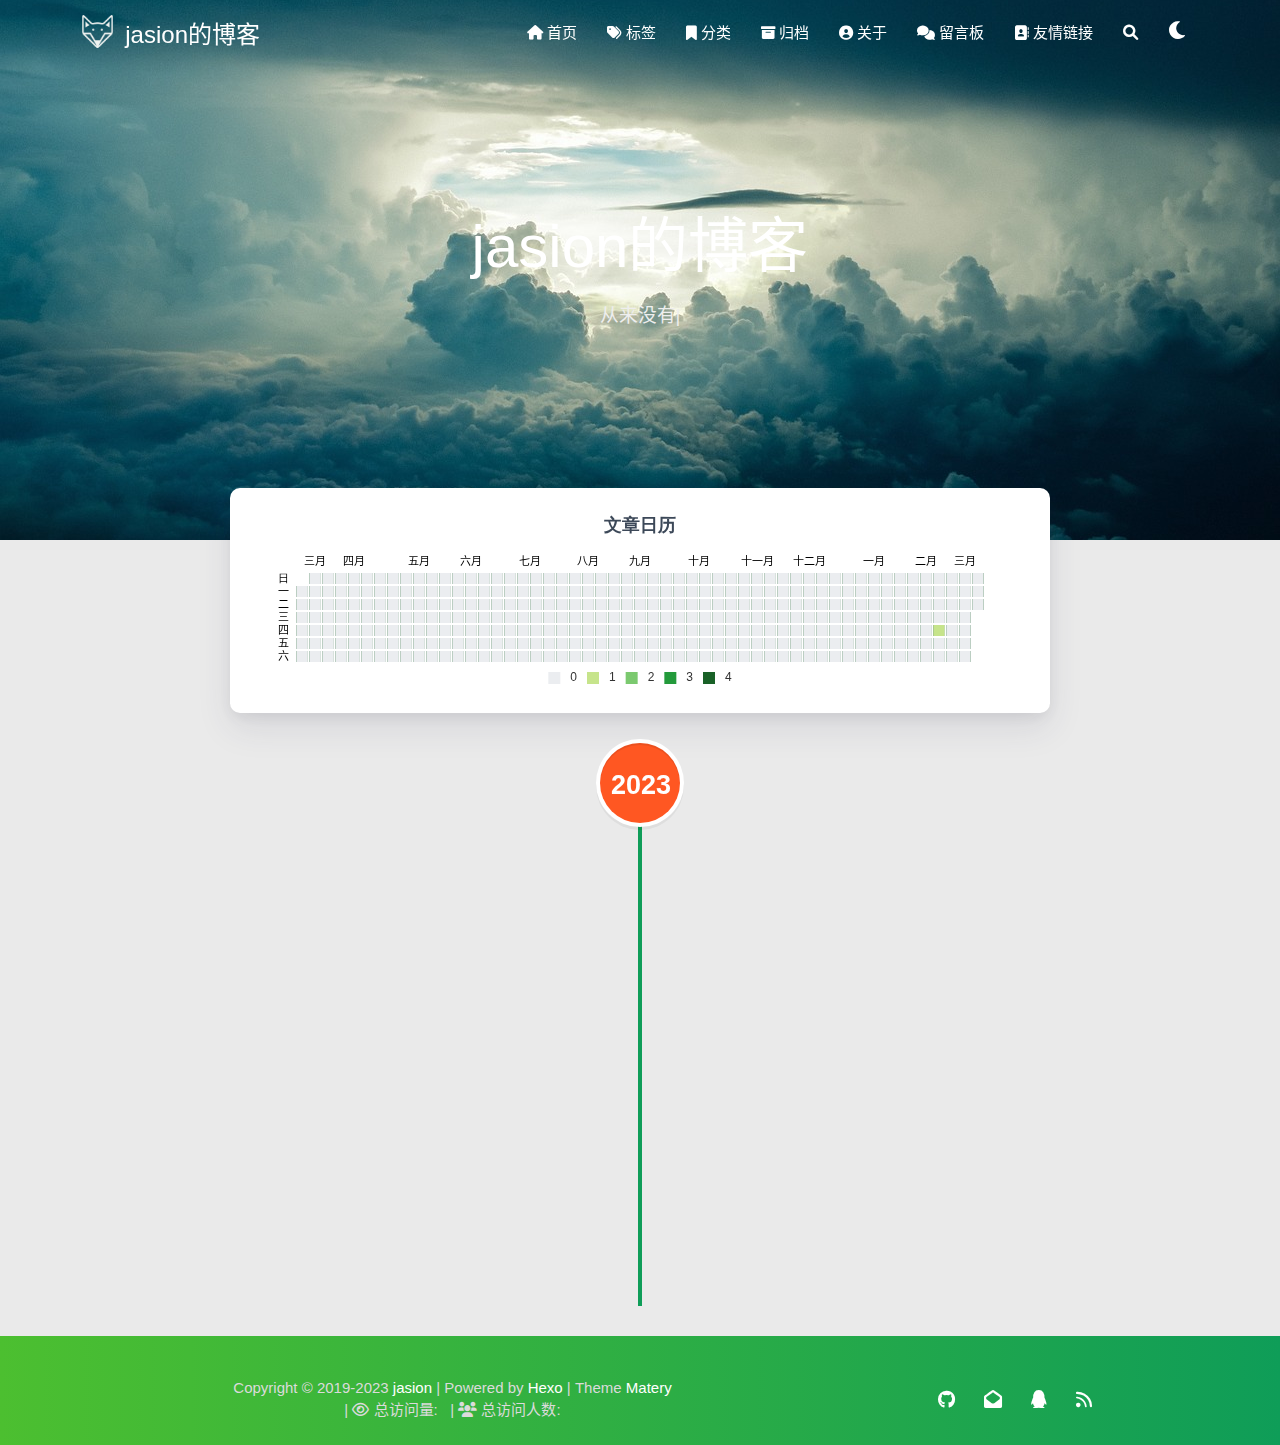
==== archives/index.html @ 52f83e3f "Site updated: 2023-03-14 16:12:06" ====
<!DOCTYPE HTML>
<html lang="zh-CN">


<head>
    <meta charset="utf-8">
    <meta name="keywords" content="归档, jasion的博客">
    <meta name="description" content="万物皆有裂痕，因为这是光唯一可以照进来的地方">
    <meta http-equiv="X-UA-Compatible" content="IE=edge">
    <meta name="viewport" content="width=device-width, initial-scale=1.0, user-scalable=no">
    <meta name="renderer" content="webkit|ie-stand|ie-comp">
    <meta name="mobile-web-app-capable" content="yes">
    <meta name="format-detection" content="telephone=no">
    <meta name="apple-mobile-web-app-capable" content="yes">
    <meta name="apple-mobile-web-app-status-bar-style" content="black-translucent">
    <meta name="referrer" content="no-referrer-when-downgrade">
    <!-- Global site tag (gtag.js) - Google Analytics -->


    <title>归档 | jasion的博客</title>
    <link rel="icon" type="image/png" href="/favicon.png">
    


    <!-- bg-cover style     -->



<link rel="stylesheet" type="text/css" href="/libs/awesome/css/all.min.css">
<link rel="stylesheet" type="text/css" href="/libs/materialize/materialize.min.css">
<link rel="stylesheet" type="text/css" href="/libs/aos/aos.css">
<link rel="stylesheet" type="text/css" href="/libs/animate/animate.min.css">
<link rel="stylesheet" type="text/css" href="/libs/lightGallery/css/lightgallery.min.css">
<link rel="stylesheet" type="text/css" href="/css/matery.css">
<link rel="stylesheet" type="text/css" href="/css/my.css">
<link rel="stylesheet" type="text/css" href="/css/dark.css" media="none" onload="if(media!='all')media='all'">




    <link rel="stylesheet" href="/libs/tocbot/tocbot.css">
    <link rel="stylesheet" href="/css/post.css">




    
        <link rel="stylesheet" type="text/css" href="/css/reward.css">
    



    <script src="/libs/jquery/jquery-3.6.0.min.js"></script>

<meta name="generator" content="Hexo 6.3.0"><link rel="alternate" href="/atom.xml" title="jasion的博客" type="application/atom+xml">
<link rel="stylesheet" href="/css/prism-tomorrow.css" type="text/css"></head>


<body>
    <header class="navbar-fixed">
    <nav id="headNav" class="bg-color nav-transparent">
        <div id="navContainer" class="nav-wrapper container">
            <div class="brand-logo">
                <a href="/" class="waves-effect waves-light">
                    
                    <img src="/medias/logo.png" class="logo-img" alt="LOGO">
                    
                    <span class="logo-span">jasion的博客</span>
                </a>
            </div>
            

<a href="#" data-target="mobile-nav" class="sidenav-trigger button-collapse"><i class="fas fa-bars"></i></a>
<ul class="right nav-menu">
  
  <li class="hide-on-med-and-down nav-item">
    
    <a href="/" class="waves-effect waves-light">
      
      <i class="fas fa-home" style="zoom: 0.6;"></i>
      
      <span>首页</span>
    </a>
    
  </li>
  
  <li class="hide-on-med-and-down nav-item">
    
    <a href="/tags" class="waves-effect waves-light">
      
      <i class="fas fa-tags" style="zoom: 0.6;"></i>
      
      <span>标签</span>
    </a>
    
  </li>
  
  <li class="hide-on-med-and-down nav-item">
    
    <a href="/categories" class="waves-effect waves-light">
      
      <i class="fas fa-bookmark" style="zoom: 0.6;"></i>
      
      <span>分类</span>
    </a>
    
  </li>
  
  <li class="hide-on-med-and-down nav-item">
    
    <a href="/archives" class="waves-effect waves-light">
      
      <i class="fas fa-archive" style="zoom: 0.6;"></i>
      
      <span>归档</span>
    </a>
    
  </li>
  
  <li class="hide-on-med-and-down nav-item">
    
    <a href="/about" class="waves-effect waves-light">
      
      <i class="fas fa-user-circle" style="zoom: 0.6;"></i>
      
      <span>关于</span>
    </a>
    
  </li>
  
  <li class="hide-on-med-and-down nav-item">
    
    <a href="/contact" class="waves-effect waves-light">
      
      <i class="fas fa-comments" style="zoom: 0.6;"></i>
      
      <span>留言板</span>
    </a>
    
  </li>
  
  <li class="hide-on-med-and-down nav-item">
    
    <a href="/friends" class="waves-effect waves-light">
      
      <i class="fas fa-address-book" style="zoom: 0.6;"></i>
      
      <span>友情链接</span>
    </a>
    
  </li>
  
  <li>
    <a href="#searchModal" class="modal-trigger waves-effect waves-light">
      <i id="searchIcon" class="fas fa-search" title="搜索" style="zoom: 0.85;"></i>
    </a>
  </li>
  <li>
    <a href="javascript:;" class="waves-effect waves-light" onclick="switchNightMode()" title="深色/浅色模式" >
      <i id="sum-moon-icon" class="fas fa-sun" style="zoom: 0.85;"></i>
    </a>
  </li>
</ul>


<div id="mobile-nav" class="side-nav sidenav">

    <div class="mobile-head bg-color">
        
        <img src="/medias/logo.png" class="logo-img circle responsive-img">
        
        <div class="logo-name">jasion的博客</div>
        <div class="logo-desc">
            
            万物皆有裂痕，因为这是光唯一可以照进来的地方
            
        </div>
    </div>

    <ul class="menu-list mobile-menu-list">
        
        <li class="m-nav-item">
	  
		<a href="/" class="waves-effect waves-light">
			
			    <i class="fa-fw fas fa-home"></i>
			
			首页
		</a>
          
        </li>
        
        <li class="m-nav-item">
	  
		<a href="/tags" class="waves-effect waves-light">
			
			    <i class="fa-fw fas fa-tags"></i>
			
			标签
		</a>
          
        </li>
        
        <li class="m-nav-item">
	  
		<a href="/categories" class="waves-effect waves-light">
			
			    <i class="fa-fw fas fa-bookmark"></i>
			
			分类
		</a>
          
        </li>
        
        <li class="m-nav-item">
	  
		<a href="/archives" class="waves-effect waves-light">
			
			    <i class="fa-fw fas fa-archive"></i>
			
			归档
		</a>
          
        </li>
        
        <li class="m-nav-item">
	  
		<a href="/about" class="waves-effect waves-light">
			
			    <i class="fa-fw fas fa-user-circle"></i>
			
			关于
		</a>
          
        </li>
        
        <li class="m-nav-item">
	  
		<a href="/contact" class="waves-effect waves-light">
			
			    <i class="fa-fw fas fa-comments"></i>
			
			留言板
		</a>
          
        </li>
        
        <li class="m-nav-item">
	  
		<a href="/friends" class="waves-effect waves-light">
			
			    <i class="fa-fw fas fa-address-book"></i>
			
			友情链接
		</a>
          
        </li>
        
        
        <li><div class="divider"></div></li>
        <li>
            <a href="https://github.com/blinkfox/hexo-theme-matery" class="waves-effect waves-light" target="_blank">
                <i class="fab fa-github-square fa-fw"></i>Fork Me
            </a>
        </li>
        
    </ul>
</div>


        </div>

        
            <style>
    .nav-transparent .github-corner {
        display: none !important;
    }

    .github-corner {
        position: absolute;
        z-index: 10;
        top: 0;
        right: 0;
        border: 0;
        transform: scale(1.1);
    }

    .github-corner svg {
        color: #0f9d58;
        fill: #fff;
        height: 64px;
        width: 64px;
    }

    .github-corner:hover .octo-arm {
        animation: a 0.56s ease-in-out;
    }

    .github-corner .octo-arm {
        animation: none;
    }

    @keyframes a {
        0%,
        to {
            transform: rotate(0);
        }
        20%,
        60% {
            transform: rotate(-25deg);
        }
        40%,
        80% {
            transform: rotate(10deg);
        }
    }
</style>

<a href="https://github.com/blinkfox/hexo-theme-matery" class="github-corner tooltipped hide-on-med-and-down" target="_blank"
   data-tooltip="Fork Me" data-position="left" data-delay="50">
    <svg viewBox="0 0 250 250" aria-hidden="true">
        <path d="M0,0 L115,115 L130,115 L142,142 L250,250 L250,0 Z"></path>
        <path d="M128.3,109.0 C113.8,99.7 119.0,89.6 119.0,89.6 C122.0,82.7 120.5,78.6 120.5,78.6 C119.2,72.0 123.4,76.3 123.4,76.3 C127.3,80.9 125.5,87.3 125.5,87.3 C122.9,97.6 130.6,101.9 134.4,103.2"
              fill="currentColor" style="transform-origin: 130px 106px;" class="octo-arm"></path>
        <path d="M115.0,115.0 C114.9,115.1 118.7,116.5 119.8,115.4 L133.7,101.6 C136.9,99.2 139.9,98.4 142.2,98.6 C133.8,88.0 127.5,74.4 143.8,58.0 C148.5,53.4 154.0,51.2 159.7,51.0 C160.3,49.4 163.2,43.6 171.4,40.1 C171.4,40.1 176.1,42.5 178.8,56.2 C183.1,58.6 187.2,61.8 190.9,65.4 C194.5,69.0 197.7,73.2 200.1,77.6 C213.8,80.2 216.3,84.9 216.3,84.9 C212.7,93.1 206.9,96.0 205.4,96.6 C205.1,102.4 203.0,107.8 198.3,112.5 C181.9,128.9 168.3,122.5 157.7,114.1 C157.9,116.9 156.7,120.9 152.7,124.9 L141.0,136.5 C139.8,137.7 141.6,141.9 141.8,141.8 Z"
              fill="currentColor" class="octo-body"></path>
    </svg>
</a>
        
    </nav>

</header>

    <div class="bg-cover pd-header about-cover">
    <div class="container">
    <div class="row">
    <div class="col s10 offset-s1 m8 offset-m2 l8 offset-l2">
        <div class="brand">
            <div class="title center-align">
                
                jasion的博客
                
            </div>

            <div class="description center-align">
                
                <span id="subtitle"></span>
                <script src="/libs/typed/typed.js"></script>
                <script>
                    var typed = new Typed("#subtitle", {
                        strings: [ 
                            
                                "从来没有真正的绝境, 只有心灵的迷途",
                            
                                "Never really desperate, only the lost of the soul",
                            
                        ],
                        startDelay: 300,
                        typeSpeed: 100,
                        loop: true,
                        backSpeed: 50,
                        showCursor: true
                    });
                </script>
                
            </div>
        </div>
    </div>
</div>


<script>
    // 每天切换 banner 图.  Switch banner image every day.
    var bannerUrl = "/medias/banner/" + new Date().getDay() + '.jpg';
    $('.bg-cover').css('background-image', 'url(' + bannerUrl + ')');
</script>


    </div>
</div>

<main class="content">

    
    <div class="container archive-calendar">
    <div class="card">
        <div id="post-calendar" class="card-content"></div>
    </div>
</div>

<script type="text/javascript" src="/libs/echarts/echarts.min.js"></script>
<script type="text/javascript">
    let myChart = echarts.init(document.getElementById('post-calendar'));

    

    let option = {
        title: {
            top: 0,
            text: '文章日历',
            left: 'center',
            textStyle: {
                color: '#3C4858'
            }
        },
        tooltip: {
            padding: 10,
            backgroundColor: '#555',
            borderColor: '#777',
            borderWidth: 1,
            formatter: function (obj) {
                var value = obj.value;
                return '<div style="font-size: 14px;">' + value[0] + '：' + value[1] + '</div>';
            }
        },
        visualMap: {
            show: true,
            showLabel: true,
            categories: [0, 1, 2, 3, 4],
            calculable: true,
            inRange: {
                symbol: 'rect',
                color: ['#ebedf0', '#c6e48b', '#7bc96f', '#239a3b', '#196127']
            },
            itemWidth: 12,
            itemHeight: 12,
            orient: 'horizontal',
            left: 'center',
            bottom: 0
        },
        calendar: [{
            left: 'center',
            range: ["2022-03-14", "2023-03-14"],
            cellSize: [13, 13],
            splitLine: {
                show: false
            },
            itemStyle: {
                color: '#196127',
                borderColor: '#fff',
                borderWidth: 2
            },
            yearLabel: {
                show: false
            },
            monthLabel: {
                nameMap: 'cn',
                fontSize: 11
            },
            dayLabel: {
                formatter: '{start}  1st',
                nameMap: 'cn',
                fontSize: 11
            }
        }],
        series: [{
            type: 'heatmap',
            coordinateSystem: 'calendar',
            calendarIndex: 0,
            data: [["2022-03-14", 0], ["2022-03-15", 0], ["2022-03-16", 0], ["2022-03-17", 0], ["2022-03-18", 0], ["2022-03-19", 0], ["2022-03-20", 0], ["2022-03-21", 0], ["2022-03-22", 0], ["2022-03-23", 0], ["2022-03-24", 0], ["2022-03-25", 0], ["2022-03-26", 0], ["2022-03-27", 0], ["2022-03-28", 0], ["2022-03-29", 0], ["2022-03-30", 0], ["2022-03-31", 0], ["2022-04-01", 0], ["2022-04-02", 0], ["2022-04-03", 0], ["2022-04-04", 0], ["2022-04-05", 0], ["2022-04-06", 0], ["2022-04-07", 0], ["2022-04-08", 0], ["2022-04-09", 0], ["2022-04-10", 0], ["2022-04-11", 0], ["2022-04-12", 0], ["2022-04-13", 0], ["2022-04-14", 0], ["2022-04-15", 0], ["2022-04-16", 0], ["2022-04-17", 0], ["2022-04-18", 0], ["2022-04-19", 0], ["2022-04-20", 0], ["2022-04-21", 0], ["2022-04-22", 0], ["2022-04-23", 0], ["2022-04-24", 0], ["2022-04-25", 0], ["2022-04-26", 0], ["2022-04-27", 0], ["2022-04-28", 0], ["2022-04-29", 0], ["2022-04-30", 0], ["2022-05-01", 0], ["2022-05-02", 0], ["2022-05-03", 0], ["2022-05-04", 0], ["2022-05-05", 0], ["2022-05-06", 0], ["2022-05-07", 0], ["2022-05-08", 0], ["2022-05-09", 0], ["2022-05-10", 0], ["2022-05-11", 0], ["2022-05-12", 0], ["2022-05-13", 0], ["2022-05-14", 0], ["2022-05-15", 0], ["2022-05-16", 0], ["2022-05-17", 0], ["2022-05-18", 0], ["2022-05-19", 0], ["2022-05-20", 0], ["2022-05-21", 0], ["2022-05-22", 0], ["2022-05-23", 0], ["2022-05-24", 0], ["2022-05-25", 0], ["2022-05-26", 0], ["2022-05-27", 0], ["2022-05-28", 0], ["2022-05-29", 0], ["2022-05-30", 0], ["2022-05-31", 0], ["2022-06-01", 0], ["2022-06-02", 0], ["2022-06-03", 0], ["2022-06-04", 0], ["2022-06-05", 0], ["2022-06-06", 0], ["2022-06-07", 0], ["2022-06-08", 0], ["2022-06-09", 0], ["2022-06-10", 0], ["2022-06-11", 0], ["2022-06-12", 0], ["2022-06-13", 0], ["2022-06-14", 0], ["2022-06-15", 0], ["2022-06-16", 0], ["2022-06-17", 0], ["2022-06-18", 0], ["2022-06-19", 0], ["2022-06-20", 0], ["2022-06-21", 0], ["2022-06-22", 0], ["2022-06-23", 0], ["2022-06-24", 0], ["2022-06-25", 0], ["2022-06-26", 0], ["2022-06-27", 0], ["2022-06-28", 0], ["2022-06-29", 0], ["2022-06-30", 0], ["2022-07-01", 0], ["2022-07-02", 0], ["2022-07-03", 0], ["2022-07-04", 0], ["2022-07-05", 0], ["2022-07-06", 0], ["2022-07-07", 0], ["2022-07-08", 0], ["2022-07-09", 0], ["2022-07-10", 0], ["2022-07-11", 0], ["2022-07-12", 0], ["2022-07-13", 0], ["2022-07-14", 0], ["2022-07-15", 0], ["2022-07-16", 0], ["2022-07-17", 0], ["2022-07-18", 0], ["2022-07-19", 0], ["2022-07-20", 0], ["2022-07-21", 0], ["2022-07-22", 0], ["2022-07-23", 0], ["2022-07-24", 0], ["2022-07-25", 0], ["2022-07-26", 0], ["2022-07-27", 0], ["2022-07-28", 0], ["2022-07-29", 0], ["2022-07-30", 0], ["2022-07-31", 0], ["2022-08-01", 0], ["2022-08-02", 0], ["2022-08-03", 0], ["2022-08-04", 0], ["2022-08-05", 0], ["2022-08-06", 0], ["2022-08-07", 0], ["2022-08-08", 0], ["2022-08-09", 0], ["2022-08-10", 0], ["2022-08-11", 0], ["2022-08-12", 0], ["2022-08-13", 0], ["2022-08-14", 0], ["2022-08-15", 0], ["2022-08-16", 0], ["2022-08-17", 0], ["2022-08-18", 0], ["2022-08-19", 0], ["2022-08-20", 0], ["2022-08-21", 0], ["2022-08-22", 0], ["2022-08-23", 0], ["2022-08-24", 0], ["2022-08-25", 0], ["2022-08-26", 0], ["2022-08-27", 0], ["2022-08-28", 0], ["2022-08-29", 0], ["2022-08-30", 0], ["2022-08-31", 0], ["2022-09-01", 0], ["2022-09-02", 0], ["2022-09-03", 0], ["2022-09-04", 0], ["2022-09-05", 0], ["2022-09-06", 0], ["2022-09-07", 0], ["2022-09-08", 0], ["2022-09-09", 0], ["2022-09-10", 0], ["2022-09-11", 0], ["2022-09-12", 0], ["2022-09-13", 0], ["2022-09-14", 0], ["2022-09-15", 0], ["2022-09-16", 0], ["2022-09-17", 0], ["2022-09-18", 0], ["2022-09-19", 0], ["2022-09-20", 0], ["2022-09-21", 0], ["2022-09-22", 0], ["2022-09-23", 0], ["2022-09-24", 0], ["2022-09-25", 0], ["2022-09-26", 0], ["2022-09-27", 0], ["2022-09-28", 0], ["2022-09-29", 0], ["2022-09-30", 0], ["2022-10-01", 0], ["2022-10-02", 0], ["2022-10-03", 0], ["2022-10-04", 0], ["2022-10-05", 0], ["2022-10-06", 0], ["2022-10-07", 0], ["2022-10-08", 0], ["2022-10-09", 0], ["2022-10-10", 0], ["2022-10-11", 0], ["2022-10-12", 0], ["2022-10-13", 0], ["2022-10-14", 0], ["2022-10-15", 0], ["2022-10-16", 0], ["2022-10-17", 0], ["2022-10-18", 0], ["2022-10-19", 0], ["2022-10-20", 0], ["2022-10-21", 0], ["2022-10-22", 0], ["2022-10-23", 0], ["2022-10-24", 0], ["2022-10-25", 0], ["2022-10-26", 0], ["2022-10-27", 0], ["2022-10-28", 0], ["2022-10-29", 0], ["2022-10-30", 0], ["2022-10-31", 0], ["2022-11-01", 0], ["2022-11-02", 0], ["2022-11-03", 0], ["2022-11-04", 0], ["2022-11-05", 0], ["2022-11-06", 0], ["2022-11-07", 0], ["2022-11-08", 0], ["2022-11-09", 0], ["2022-11-10", 0], ["2022-11-11", 0], ["2022-11-12", 0], ["2022-11-13", 0], ["2022-11-14", 0], ["2022-11-15", 0], ["2022-11-16", 0], ["2022-11-17", 0], ["2022-11-18", 0], ["2022-11-19", 0], ["2022-11-20", 0], ["2022-11-21", 0], ["2022-11-22", 0], ["2022-11-23", 0], ["2022-11-24", 0], ["2022-11-25", 0], ["2022-11-26", 0], ["2022-11-27", 0], ["2022-11-28", 0], ["2022-11-29", 0], ["2022-11-30", 0], ["2022-12-01", 0], ["2022-12-02", 0], ["2022-12-03", 0], ["2022-12-04", 0], ["2022-12-05", 0], ["2022-12-06", 0], ["2022-12-07", 0], ["2022-12-08", 0], ["2022-12-09", 0], ["2022-12-10", 0], ["2022-12-11", 0], ["2022-12-12", 0], ["2022-12-13", 0], ["2022-12-14", 0], ["2022-12-15", 0], ["2022-12-16", 0], ["2022-12-17", 0], ["2022-12-18", 0], ["2022-12-19", 0], ["2022-12-20", 0], ["2022-12-21", 0], ["2022-12-22", 0], ["2022-12-23", 0], ["2022-12-24", 0], ["2022-12-25", 0], ["2022-12-26", 0], ["2022-12-27", 0], ["2022-12-28", 0], ["2022-12-29", 0], ["2022-12-30", 0], ["2022-12-31", 0], ["2023-01-01", 0], ["2023-01-02", 0], ["2023-01-03", 0], ["2023-01-04", 0], ["2023-01-05", 0], ["2023-01-06", 0], ["2023-01-07", 0], ["2023-01-08", 0], ["2023-01-09", 0], ["2023-01-10", 0], ["2023-01-11", 0], ["2023-01-12", 0], ["2023-01-13", 0], ["2023-01-14", 0], ["2023-01-15", 0], ["2023-01-16", 0], ["2023-01-17", 0], ["2023-01-18", 0], ["2023-01-19", 0], ["2023-01-20", 0], ["2023-01-21", 0], ["2023-01-22", 0], ["2023-01-23", 0], ["2023-01-24", 0], ["2023-01-25", 0], ["2023-01-26", 0], ["2023-01-27", 0], ["2023-01-28", 0], ["2023-01-29", 0], ["2023-01-30", 0], ["2023-01-31", 0], ["2023-02-01", 0], ["2023-02-02", 0], ["2023-02-03", 0], ["2023-02-04", 0], ["2023-02-05", 0], ["2023-02-06", 0], ["2023-02-07", 0], ["2023-02-08", 0], ["2023-02-09", 0], ["2023-02-10", 0], ["2023-02-11", 0], ["2023-02-12", 0], ["2023-02-13", 0], ["2023-02-14", 0], ["2023-02-15", 0], ["2023-02-16", 0], ["2023-02-17", 0], ["2023-02-18", 0], ["2023-02-19", 0], ["2023-02-20", 0], ["2023-02-21", 0], ["2023-02-22", 0], ["2023-02-23", 1], ["2023-02-24", 0], ["2023-02-25", 0], ["2023-02-26", 0], ["2023-02-27", 0], ["2023-02-28", 0], ["2023-03-01", 0], ["2023-03-02", 0], ["2023-03-03", 0], ["2023-03-04", 0], ["2023-03-05", 0], ["2023-03-06", 0], ["2023-03-07", 0], ["2023-03-08", 0], ["2023-03-09", 0], ["2023-03-10", 0], ["2023-03-11", 0], ["2023-03-12", 0], ["2023-03-13", 0], ["2023-03-14", 0]]
        }]

    };

    myChart.setOption(option);
</script>

    

    

    <div id="cd-timeline" class="container">
        
        <div class="cd-timeline-block">

            
            
            
            <div class="cd-timeline-img year" data-aos="zoom-in-up">
                <a href="/archives/2023">2023</a>
            </div>
            

            
            
            
            <div class="cd-timeline-img month" data-aos="zoom-in-up">
                <a href="/archives/2023/02">02</a>
            </div>
            

            
            <div class="cd-timeline-img day" data-aos="zoom-in-up">
                <span>23</span>
            </div>
            <article class="cd-timeline-content" data-aos="fade-up">
                <div class="article col s12 m6">
                    <div class="card">
                        <a href="/posts/16107/">
                            <div class="card-image">
                                
                                
                                <img src="/medias/featureimages/12.jpg" class="responsive-img" alt="Hello World">
                                
                                <span class="card-title">Hello World</span>
                            </div>
                        </a>
                        <div class="card-content article-content">
                            <div class="summary block-with-text">
                                
                                    Welcome to Hexo! This is your very first post. Check documentation for more info. If you get any problems when using Hex
                                
                            </div>
                            <div class="publish-info">
                                <span class="publish-date">
                                    <i class="far fa-clock fa-fw icon-date"></i>2023-02-23
                                </span>
                                <span class="publish-author">
                                    
                                    <i class="fas fa-user fa-fw"></i>
                                    jasion
                                    
                                </span>
                            </div>
                        </div>

                        
                    </div>
                </div>
            </article>
        </div>
        
    </div>

</main>




    <footer class="page-footer bg-color">
    
        <link rel="stylesheet" href="/libs/aplayer/APlayer.min.css">
<style>
    .aplayer .aplayer-lrc p {
        
        display: none;
        
        font-size: 12px;
        font-weight: 700;
        line-height: 16px !important;
    }

    .aplayer .aplayer-lrc p.aplayer-lrc-current {
        
        display: none;
        
        font-size: 15px;
        color: #42b983;
    }

    
    .aplayer.aplayer-fixed.aplayer-narrow .aplayer-body {
        left: -66px !important;
    }

    .aplayer.aplayer-fixed.aplayer-narrow .aplayer-body:hover {
        left: 0px !important;
    }

    
</style>
<div class="">
    
    <div class="row">
        <meting-js class="col l8 offset-l2 m10 offset-m1 s12"
                   server="netease"
                   type="playlist"
                   id="503838841"
                   fixed='true'
                   autoplay='false'
                   theme='#42b983'
                   loop='all'
                   order='random'
                   preload='auto'
                   volume='0.7'
                   list-folded='true'
        >
        </meting-js>
    </div>
</div>

<script src="/libs/aplayer/APlayer.min.js"></script>
<script src="/libs/aplayer/Meting.min.js"></script>

    

    <div class="container row center-align"
         style="margin-bottom: 0px !important;">
        <div class="col s12 m8 l8 copy-right">
            Copyright&nbsp;&copy;
            
                <span id="year">2019-2023</span>
            
            <a href="/about" target="_blank">jasion</a>
            |&nbsp;Powered by&nbsp;<a href="https://hexo.io/" target="_blank">Hexo</a>
            |&nbsp;Theme&nbsp;<a href="https://github.com/blinkfox/hexo-theme-matery" target="_blank">Matery</a>
            
            <br>
            
            
            
                
            
            
                <span id="busuanzi_container_site_pv">
                &nbsp;|&nbsp;<i class="far fa-eye"></i>&nbsp;总访问量:&nbsp;
                    <span id="busuanzi_value_site_pv" class="white-color"></span>
            </span>
            
            
                <span id="busuanzi_container_site_uv">
                &nbsp;|&nbsp;<i class="fas fa-users"></i>&nbsp;总访问人数:&nbsp;
                    <span id="busuanzi_value_site_uv" class="white-color"></span>
            </span>
            
            <br>

            <!-- 运行天数提醒. -->
            
            <br>
            
        </div>
        <div class="col s12 m4 l4 social-link social-statis">
    <a href="https://github.com/blinkfox" class="tooltipped" target="_blank" data-tooltip="访问我的GitHub" data-position="top" data-delay="50">
        <i class="fab fa-github"></i>
    </a>



    <a href="mailto:1181062873@qq.com" class="tooltipped" target="_blank" data-tooltip="邮件联系我" data-position="top" data-delay="50">
        <i class="fas fa-envelope-open"></i>
    </a>







    <a href="tencent://AddContact/?fromId=50&fromSubId=1&subcmd=all&uin=1181062873" class="tooltipped" target="_blank" data-tooltip="QQ联系我: 1181062873" data-position="top" data-delay="50">
        <i class="fab fa-qq"></i>
    </a>







    <a href="/atom.xml" class="tooltipped" target="_blank" data-tooltip="RSS 订阅" data-position="top" data-delay="50">
        <i class="fas fa-rss"></i>
    </a>

</div>
    </div>
</footer>

<div class="progress-bar"></div>


    <!-- 搜索遮罩框 -->
<div id="searchModal" class="modal">
    <div class="modal-content">
        <div class="search-header">
            <span class="title"><i class="fas fa-search"></i>&nbsp;&nbsp;搜索</span>
            <input type="search" id="searchInput" name="s" placeholder="请输入搜索的关键字"
                   class="search-input">
        </div>
        <div id="searchResult"></div>
    </div>
</div>

<script type="text/javascript">
$(function () {
    var searchFunc = function (path, search_id, content_id) {
        'use strict';
        $.ajax({
            url: path,
            dataType: "xml",
            success: function (xmlResponse) {
                // get the contents from search data
                var datas = $("entry", xmlResponse).map(function () {
                    return {
                        title: $("title", this).text(),
                        content: $("content", this).text(),
                        url: $("url", this).text()
                    };
                }).get();
                var $input = document.getElementById(search_id);
                var $resultContent = document.getElementById(content_id);
                $input.addEventListener('input', function () {
                    var str = '<ul class=\"search-result-list\">';
                    var keywords = this.value.trim().toLowerCase().split(/[\s\-]+/);
                    $resultContent.innerHTML = "";
                    if (this.value.trim().length <= 0) {
                        return;
                    }
                    // perform local searching
                    datas.forEach(function (data) {
                        var isMatch = true;
                        var data_title = data.title.trim().toLowerCase();
                        var data_content = data.content.trim().replace(/<[^>]+>/g, "").toLowerCase();
                        var data_url = data.url;
                        data_url = data_url.indexOf('/') === 0 ? data.url : '/' + data_url;
                        var index_title = -1;
                        var index_content = -1;
                        var first_occur = -1;
                        // only match artiles with not empty titles and contents
                        if (data_title !== '' && data_content !== '') {
                            keywords.forEach(function (keyword, i) {
                                index_title = data_title.indexOf(keyword);
                                index_content = data_content.indexOf(keyword);
                                if (index_title < 0 && index_content < 0) {
                                    isMatch = false;
                                } else {
                                    if (index_content < 0) {
                                        index_content = 0;
                                    }
                                    if (i === 0) {
                                        first_occur = index_content;
                                    }
                                }
                            });
                        }
                        // show search results
                        if (isMatch) {
                            str += "<li><a href='" + data_url + "' class='search-result-title'>" + data_title + "</a>";
                            var content = data.content.trim().replace(/<[^>]+>/g, "");
                            if (first_occur >= 0) {
                                // cut out 100 characters
                                var start = first_occur - 20;
                                var end = first_occur + 80;
                                if (start < 0) {
                                    start = 0;
                                }
                                if (start === 0) {
                                    end = 100;
                                }
                                if (end > content.length) {
                                    end = content.length;
                                }
                                var match_content = content.substr(start, end);
                                // highlight all keywords
                                keywords.forEach(function (keyword) {
                                    var regS = new RegExp(keyword, "gi");
                                    match_content = match_content.replace(regS, "<em class=\"search-keyword\">" + keyword + "</em>");
                                });

                                str += "<p class=\"search-result\">" + match_content + "...</p>"
                            }
                            str += "</li>";
                        }
                    });
                    str += "</ul>";
                    $resultContent.innerHTML = str;
                });
            }
        });
    };

    searchFunc('/search.xml', 'searchInput', 'searchResult');
});
</script>

    <!-- 白天和黑夜主题 -->
<div class="stars-con">
    <div id="stars"></div>
    <div id="stars2"></div>
    <div id="stars3"></div>  
</div>

<script>
    function switchNightMode() {
        $('<div class="Cuteen_DarkSky"><div class="Cuteen_DarkPlanet"></div></div>').appendTo($('body')),
        setTimeout(function () {
            $('body').hasClass('DarkMode') 
            ? ($('body').removeClass('DarkMode'), localStorage.setItem('isDark', '0'), $('#sum-moon-icon').removeClass("fa-sun").addClass('fa-moon')) 
            : ($('body').addClass('DarkMode'), localStorage.setItem('isDark', '1'), $('#sum-moon-icon').addClass("fa-sun").removeClass('fa-moon')),
            
            setTimeout(function () {
            $('.Cuteen_DarkSky').fadeOut(1e3, function () {
                $(this).remove()
            })
            }, 2e3)
        })
    }
</script>

    <!-- 回到顶部按钮 -->
<div id="backTop" class="top-scroll">
    <a class="btn-floating btn-large waves-effect waves-light" href="#!">
        <i class="fas fa-arrow-up"></i>
    </a>
</div>


    <script src="/libs/materialize/materialize.min.js"></script>
    <script src="/libs/masonry/masonry.pkgd.min.js"></script>
    <script src="/libs/aos/aos.js"></script>
    <script src="/libs/scrollprogress/scrollProgress.min.js"></script>
    <script src="/libs/lightGallery/js/lightgallery-all.min.js"></script>
    <script src="/js/matery.js"></script>

    

    
    
    

    <!-- 雪花特效 -->
    

    <!-- 鼠标星星特效 -->
    

     
        <script src="https://ssl.captcha.qq.com/TCaptcha.js"></script>
        <script src="/libs/others/TencentCaptcha.js"></script>
        <button id="TencentCaptcha" data-appid="xxxxxxxxxx" data-cbfn="callback" type="button" hidden></button>
    

    <!-- Baidu Analytics -->

    <!-- Baidu Push -->

<script>
    (function () {
        var bp = document.createElement('script');
        var curProtocol = window.location.protocol.split(':')[0];
        if (curProtocol === 'https') {
            bp.src = 'https://zz.bdstatic.com/linksubmit/push.js';
        } else {
            bp.src = 'http://push.zhanzhang.baidu.com/push.js';
        }
        var s = document.getElementsByTagName("script")[0];
        s.parentNode.insertBefore(bp, s);
    })();
</script>

    
    <script src="/libs/others/clicklove.js" async="async"></script>
    
    
    <script async src="/libs/others/busuanzi.pure.mini.js"></script>
    

    

    

    <!--腾讯兔小巢-->
    
    

    

    

    
    <script src="/libs/instantpage/instantpage.js" type="module"></script>
    

</body>

</html>
---- libs/lightGallery/css/lightgallery.min.css ----
@font-face{font-family:lg;src:url(../fonts/lg.ttf?22t19m) format("truetype"),url(../fonts/lg.woff?22t19m) format("woff"),url(../fonts/lg.svg?22t19m#lg) format("svg");font-weight:400;font-style:normal;font-display:block}.lg-icon{font-family:lg!important;speak:never;font-style:normal;font-weight:400;font-variant:normal;text-transform:none;line-height:1;-webkit-font-smoothing:antialiased;-moz-osx-font-smoothing:grayscale}.lg-actions .lg-next,.lg-actions .lg-prev{background-color:rgba(0,0,0,.45);border-radius:2px;color:#999;cursor:pointer;display:block;font-size:22px;margin-top:-10px;padding:8px 10px 9px;position:absolute;top:50%;z-index:1080;border:none;outline:0}.lg-actions .lg-next.disabled,.lg-actions .lg-prev.disabled{pointer-events:none;opacity:.5}.lg-actions .lg-next:hover,.lg-actions .lg-prev:hover{color:#FFF}.lg-actions .lg-next{right:20px}.lg-actions .lg-next:before{content:"\e095"}.lg-actions .lg-prev{left:20px}.lg-actions .lg-prev:after{content:"\e094"}@-webkit-keyframes lg-right-end{0%,100%{left:0}50%{left:-30px}}@-moz-keyframes lg-right-end{0%,100%{left:0}50%{left:-30px}}@-ms-keyframes lg-right-end{0%,100%{left:0}50%{left:-30px}}@keyframes lg-right-end{0%,100%{left:0}50%{left:-30px}}@-webkit-keyframes lg-left-end{0%,100%{left:0}50%{left:30px}}@-moz-keyframes lg-left-end{0%,100%{left:0}50%{left:30px}}@-ms-keyframes lg-left-end{0%,100%{left:0}50%{left:30px}}@keyframes lg-left-end{0%,100%{left:0}50%{left:30px}}.lg-outer.lg-right-end .lg-object{-webkit-animation:lg-right-end .3s;-o-animation:lg-right-end .3s;animation:lg-right-end .3s;position:relative}.lg-outer.lg-left-end .lg-object{-webkit-animation:lg-left-end .3s;-o-animation:lg-left-end .3s;animation:lg-left-end .3s;position:relative}.lg-toolbar{z-index:1082;left:0;position:absolute;top:0;width:100%;background-color:rgba(0,0,0,.45)}.lg-toolbar .lg-icon{color:#999;cursor:pointer;float:right;font-size:24px;height:47px;line-height:27px;padding:10px 0;text-align:center;width:50px;text-decoration:none!important;outline:0;background:0 0;border:none;box-shadow:none;-webkit-transition:color .2s linear;-o-transition:color .2s linear;transition:color .2s linear}.lg-toolbar .lg-icon:hover{color:#FFF}.lg-toolbar .lg-close:after{content:"\e070"}.lg-toolbar .lg-download:after{content:"\e0f2"}.lg-sub-html{background-color:rgba(0,0,0,.45);bottom:0;color:#EEE;font-size:16px;left:0;padding:10px 40px;position:fixed;right:0;text-align:center;z-index:1080}.lg-sub-html h4{margin:0;font-size:13px;font-weight:700}.lg-sub-html p{font-size:12px;margin:5px 0 0}#lg-counter{color:#999;display:inline-block;font-size:16px;padding-left:20px;padding-top:12px;vertical-align:middle}.lg-next,.lg-prev,.lg-toolbar{opacity:1;-webkit-transition:-webkit-transform .35s cubic-bezier(0,0,.25,1) 0s,opacity .35s cubic-bezier(0,0,.25,1) 0s,color .2s linear;-moz-transition:-moz-transform .35s cubic-bezier(0,0,.25,1) 0s,opacity .35s cubic-bezier(0,0,.25,1) 0s,color .2s linear;-o-transition:-o-transform .35s cubic-bezier(0,0,.25,1) 0s,opacity .35s cubic-bezier(0,0,.25,1) 0s,color .2s linear;transition:transform .35s cubic-bezier(0,0,.25,1) 0s,opacity .35s cubic-bezier(0,0,.25,1) 0s,color .2s linear}.lg-hide-items .lg-prev{opacity:0;-webkit-transform:translate3d(-10px,0,0);transform:translate3d(-10px,0,0)}.lg-hide-items .lg-next{opacity:0;-webkit-transform:translate3d(10px,0,0);transform:translate3d(10px,0,0)}.lg-hide-items .lg-toolbar{opacity:0;-webkit-transform:translate3d(0,-10px,0);transform:translate3d(0,-10px,0)}body:not(.lg-from-hash) .lg-outer.lg-start-zoom .lg-object{-webkit-transform:scale3d(.5,.5,.5);transform:scale3d(.5,.5,.5);opacity:0;-webkit-transition:-webkit-transform 250ms cubic-bezier(0,0,.25,1) 0s,opacity 250ms cubic-bezier(0,0,.25,1)!important;-moz-transition:-moz-transform 250ms cubic-bezier(0,0,.25,1) 0s,opacity 250ms cubic-bezier(0,0,.25,1)!important;-o-transition:-o-transform 250ms cubic-bezier(0,0,.25,1) 0s,opacity 250ms cubic-bezier(0,0,.25,1)!important;transition:transform 250ms cubic-bezier(0,0,.25,1) 0s,opacity 250ms cubic-bezier(0,0,.25,1)!important;-webkit-transform-origin:50% 50%;-moz-transform-origin:50% 50%;-ms-transform-origin:50% 50%;transform-origin:50% 50%}body:not(.lg-from-hash) .lg-outer.lg-start-zoom .lg-item.lg-complete .lg-object{-webkit-transform:scale3d(1,1,1);transform:scale3d(1,1,1);opacity:1}.lg-outer .lg-thumb-outer{background-color:#0D0A0A;bottom:0;position:absolute;width:100%;z-index:1080;max-height:350px;-webkit-transform:translate3d(0,100%,0);transform:translate3d(0,100%,0);-webkit-transition:-webkit-transform .25s cubic-bezier(0,0,.25,1) 0s;-moz-transition:-moz-transform .25s cubic-bezier(0,0,.25,1) 0s;-o-transition:-o-transform .25s cubic-bezier(0,0,.25,1) 0s;transition:transform .25s cubic-bezier(0,0,.25,1) 0s}.lg-outer .lg-thumb-outer.lg-grab .lg-thumb-item{cursor:-webkit-grab;cursor:-moz-grab;cursor:-o-grab;cursor:-ms-grab;cursor:grab}.lg-outer .lg-thumb-outer.lg-grabbing .lg-thumb-item{cursor:move;cursor:-webkit-grabbing;cursor:-moz-grabbing;cursor:-o-grabbing;cursor:-ms-grabbing;cursor:grabbing}.lg-outer .lg-thumb-outer.lg-dragging .lg-thumb{-webkit-transition-duration:0s!important;transition-duration:0s!important}.lg-outer.lg-thumb-open .lg-thumb-outer{-webkit-transform:translate3d(0,0,0);transform:translate3d(0,0,0)}.lg-outer .lg-thumb{padding:10px 0;height:100%;margin-bottom:-5px}.lg-outer .lg-thumb-item{cursor:pointer;float:left;overflow:hidden;height:100%;border:2px solid #FFF;border-radius:4px;margin-bottom:5px}@media (min-width:1025px){.lg-outer .lg-thumb-item{-webkit-transition:border-color .25s ease;-o-transition:border-color .25s ease;transition:border-color .25s ease}}.lg-outer .lg-thumb-item.active,.lg-outer .lg-thumb-item:hover{border-color:#a90707}.lg-outer .lg-thumb-item img{width:100%;height:100%;object-fit:cover}.lg-outer.lg-has-thumb .lg-item{padding-bottom:120px}.lg-outer.lg-can-toggle .lg-item{padding-bottom:0}.lg-outer.lg-pull-caption-up .lg-sub-html{-webkit-transition:bottom .25s ease;-o-transition:bottom .25s ease;transition:bottom .25s ease}.lg-outer.lg-pull-caption-up.lg-thumb-open .lg-sub-html{bottom:100px}.lg-outer .lg-toogle-thumb{background-color:#0D0A0A;border-radius:2px 2px 0 0;color:#999;cursor:pointer;font-size:24px;height:39px;line-height:27px;padding:5px 0;position:absolute;right:20px;text-align:center;top:-39px;width:50px;outline:0;border:none}.lg-outer .lg-toogle-thumb:after{content:"\e1ff"}.lg-outer .lg-toogle-thumb:hover{color:#FFF}.lg-outer .lg-video-cont{display:inline-block;vertical-align:middle;max-width:1140px;max-height:100%;width:100%;padding:0 5px}.lg-outer .lg-video{width:100%;height:0;padding-bottom:56.25%;overflow:hidden;position:relative}.lg-outer .lg-video .lg-object{display:inline-block;position:absolute;top:0;left:0;width:100%!important;height:100%!important}.lg-outer .lg-video .lg-video-play{width:84px;height:59px;position:absolute;left:50%;top:50%;margin-left:-42px;margin-top:-30px;z-index:1080;cursor:pointer}.lg-outer .lg-has-iframe .lg-video{-webkit-overflow-scrolling:touch;overflow:auto}.lg-outer .lg-has-vimeo .lg-video-play{background:url(../img/vimeo-play.png) no-repeat}.lg-outer .lg-has-vimeo:hover .lg-video-play{background:url(../img/vimeo-play.png) 0 -58px no-repeat}.lg-outer .lg-has-html5 .lg-video-play{background:url(../img/video-play.png) no-repeat;height:64px;margin-left:-32px;margin-top:-32px;width:64px;opacity:.8}.lg-outer .lg-has-html5:hover .lg-video-play{opacity:1}.lg-outer .lg-has-youtube .lg-video-play{background:url(../img/youtube-play.png) no-repeat}.lg-outer .lg-has-youtube:hover .lg-video-play{background:url(../img/youtube-play.png) 0 -60px no-repeat}.lg-outer .lg-video-object{width:100%!important;height:100%!important;position:absolute;top:0;left:0}.lg-outer .lg-has-video .lg-video-object{visibility:hidden}.lg-outer .lg-has-video.lg-video-playing .lg-object,.lg-outer .lg-has-video.lg-video-playing .lg-video-play{display:none}.lg-outer .lg-has-video.lg-video-playing .lg-video-object{visibility:visible}.lg-progress-bar{background-color:#333;height:5px;left:0;position:absolute;top:0;width:100%;z-index:1083;opacity:0;-webkit-transition:opacity 80ms ease 0s;-moz-transition:opacity 80ms ease 0s;-o-transition:opacity 80ms ease 0s;transition:opacity 80ms ease 0s}.lg-progress-bar .lg-progress{background-color:#a90707;height:5px;width:0}.lg-progress-bar.lg-start .lg-progress{width:100%}.lg-show-autoplay .lg-progress-bar{opacity:1}.lg-autoplay-button:after{content:"\e01d"}.lg-show-autoplay .lg-autoplay-button:after{content:"\e01a"}.lg-outer.lg-css3.lg-zoom-dragging .lg-item.lg-complete.lg-zoomable .lg-image,.lg-outer.lg-css3.lg-zoom-dragging .lg-item.lg-complete.lg-zoomable .lg-img-wrap{-webkit-transition-duration:0s;transition-duration:0s}.lg-outer.lg-use-transition-for-zoom .lg-item.lg-complete.lg-zoomable .lg-img-wrap{-webkit-transition:-webkit-transform .3s cubic-bezier(0,0,.25,1) 0s;-moz-transition:-moz-transform .3s cubic-bezier(0,0,.25,1) 0s;-o-transition:-o-transform .3s cubic-bezier(0,0,.25,1) 0s;transition:transform .3s cubic-bezier(0,0,.25,1) 0s}.lg-outer.lg-use-left-for-zoom .lg-item.lg-complete.lg-zoomable .lg-img-wrap{-webkit-transition:left .3s cubic-bezier(0,0,.25,1) 0s,top .3s cubic-bezier(0,0,.25,1) 0s;-moz-transition:left .3s cubic-bezier(0,0,.25,1) 0s,top .3s cubic-bezier(0,0,.25,1) 0s;-o-transition:left .3s cubic-bezier(0,0,.25,1) 0s,top .3s cubic-bezier(0,0,.25,1) 0s;transition:left .3s cubic-bezier(0,0,.25,1) 0s,top .3s cubic-bezier(0,0,.25,1) 0s}.lg-outer .lg-item.lg-complete.lg-zoomable .lg-img-wrap{-webkit-transform:translate3d(0,0,0);transform:translate3d(0,0,0);-webkit-backface-visibility:hidden;-moz-backface-visibility:hidden;backface-visibility:hidden}.lg-outer .lg-item.lg-complete.lg-zoomable .lg-image{-webkit-transform:scale3d(1,1,1);transform:scale3d(1,1,1);-webkit-transition:-webkit-transform .3s cubic-bezier(0,0,.25,1) 0s,opacity .15s!important;-moz-transition:-moz-transform .3s cubic-bezier(0,0,.25,1) 0s,opacity .15s!important;-o-transition:-o-transform .3s cubic-bezier(0,0,.25,1) 0s,opacity .15s!important;transition:transform .3s cubic-bezier(0,0,.25,1) 0s,opacity .15s!important;-webkit-transform-origin:0 0;-moz-transform-origin:0 0;-ms-transform-origin:0 0;transform-origin:0 0;-webkit-backface-visibility:hidden;-moz-backface-visibility:hidden;backface-visibility:hidden}#lg-zoom-in:after{content:"\e311"}#lg-actual-size{font-size:20px}#lg-actual-size:after{content:"\e033"}#lg-zoom-out{opacity:.5;pointer-events:none}#lg-zoom-out:after{content:"\e312"}.lg-zoomed #lg-zoom-out{opacity:1;pointer-events:auto}.lg-outer .lg-pager-outer{bottom:60px;left:0;position:absolute;right:0;text-align:center;z-index:1080;height:10px}.lg-outer .lg-pager-outer.lg-pager-hover .lg-pager-cont{overflow:visible}.lg-outer .lg-pager-cont{cursor:pointer;display:inline-block;overflow:hidden;position:relative;vertical-align:top;margin:0 5px}.lg-outer .lg-pager-cont:hover .lg-pager-thumb-cont{opacity:1;-webkit-transform:translate3d(0,0,0);transform:translate3d(0,0,0)}.lg-outer .lg-pager-cont.lg-pager-active .lg-pager{box-shadow:0 0 0 2px #fff inset}.lg-outer .lg-pager-thumb-cont{background-color:#fff;color:#FFF;bottom:100%;height:83px;left:0;margin-bottom:20px;margin-left:-60px;opacity:0;padding:5px;position:absolute;width:120px;border-radius:3px;-webkit-transition:opacity .15s ease 0s,-webkit-transform .15s ease 0s;-moz-transition:opacity .15s ease 0s,-moz-transform .15s ease 0s;-o-transition:opacity .15s ease 0s,-o-transform .15s ease 0s;transition:opacity .15s ease 0s,transform .15s ease 0s;-webkit-transform:translate3d(0,5px,0);transform:translate3d(0,5px,0)}.lg-outer .lg-pager-thumb-cont img{width:100%;height:100%}.lg-outer .lg-pager{background-color:rgba(255,255,255,.5);border-radius:50%;box-shadow:0 0 0 8px rgba(255,255,255,.7) inset;display:block;height:12px;-webkit-transition:box-shadow .3s ease 0s;-o-transition:box-shadow .3s ease 0s;transition:box-shadow .3s ease 0s;width:12px}.lg-outer .lg-pager:focus,.lg-outer .lg-pager:hover{box-shadow:0 0 0 8px #fff inset}.lg-outer .lg-caret{border-left:10px solid transparent;border-right:10px solid transparent;border-top:10px dashed;bottom:-10px;display:inline-block;height:0;left:50%;margin-left:-5px;position:absolute;vertical-align:middle;width:0}.lg-fullscreen:after{content:"\e20c"}.lg-fullscreen-on .lg-fullscreen:after{content:"\e20d"}.lg-outer #lg-dropdown-overlay{background-color:rgba(0,0,0,.25);bottom:0;cursor:default;left:0;position:fixed;right:0;top:0;z-index:1081;opacity:0;visibility:hidden;-webkit-transition:visibility 0s linear .18s,opacity .18s linear 0s;-o-transition:visibility 0s linear .18s,opacity .18s linear 0s;transition:visibility 0s linear .18s,opacity .18s linear 0s}.lg-outer.lg-dropdown-active #lg-dropdown-overlay,.lg-outer.lg-dropdown-active .lg-dropdown{-webkit-transition-delay:0s;transition-delay:0s;-moz-transform:translate3d(0,0,0);-o-transform:translate3d(0,0,0);-ms-transform:translate3d(0,0,0);-webkit-transform:translate3d(0,0,0);transform:translate3d(0,0,0);opacity:1;visibility:visible}.lg-outer.lg-dropdown-active #lg-share{color:#FFF}.lg-outer .lg-dropdown{background-color:#fff;border-radius:2px;font-size:14px;list-style-type:none;margin:0;padding:10px 0;position:absolute;right:0;text-align:left;top:50px;opacity:0;visibility:hidden;-moz-transform:translate3d(0,5px,0);-o-transform:translate3d(0,5px,0);-ms-transform:translate3d(0,5px,0);-webkit-transform:translate3d(0,5px,0);transform:translate3d(0,5px,0);-webkit-transition:-webkit-transform .18s linear 0s,visibility 0s linear .5s,opacity .18s linear 0s;-moz-transition:-moz-transform .18s linear 0s,visibility 0s linear .5s,opacity .18s linear 0s;-o-transition:-o-transform .18s linear 0s,visibility 0s linear .5s,opacity .18s linear 0s;transition:transform .18s linear 0s,visibility 0s linear .5s,opacity .18s linear 0s}.lg-outer .lg-dropdown:after{content:"";display:block;height:0;width:0;position:absolute;border:8px solid transparent;border-bottom-color:#FFF;right:16px;top:-16px}.lg-outer .lg-dropdown>li:last-child{margin-bottom:0}.lg-outer .lg-dropdown>li:hover .lg-icon,.lg-outer .lg-dropdown>li:hover a{color:#333}.lg-outer .lg-dropdown a{color:#333;display:block;white-space:pre;padding:4px 12px;font-family:"Open Sans","Helvetica Neue",Helvetica,Arial,sans-serif;font-size:12px}.lg-outer .lg-dropdown a:hover{background-color:rgba(0,0,0,.07)}.lg-outer .lg-dropdown .lg-dropdown-text{display:inline-block;line-height:1;margin-top:-3px;vertical-align:middle}.lg-outer .lg-dropdown .lg-icon{color:#333;display:inline-block;float:none;font-size:20px;height:auto;line-height:1;margin-right:8px;padding:0;vertical-align:middle;width:auto}.lg-outer,.lg-outer .lg,.lg-outer .lg-inner{height:100%;width:100%}.lg-outer #lg-share{position:relative}.lg-outer #lg-share:after{content:"\e80d"}.lg-outer #lg-share-facebook .lg-icon{color:#3b5998}.lg-outer #lg-share-facebook .lg-icon:after{content:"\e904"}.lg-outer #lg-share-twitter .lg-icon{color:#00aced}.lg-outer #lg-share-twitter .lg-icon:after{content:"\e907"}.lg-outer #lg-share-googleplus .lg-icon{color:#dd4b39}.lg-outer #lg-share-googleplus .lg-icon:after{content:"\e905"}.lg-outer #lg-share-pinterest .lg-icon{color:#cb2027}.lg-outer #lg-share-pinterest .lg-icon:after{content:"\e906"}.lg-outer .lg-img-rotate{position:absolute;padding:0 5px;left:0;right:0;top:0;bottom:0;-webkit-transition:-webkit-transform .3s cubic-bezier(.32,0,.67,0) 0s;-moz-transition:-moz-transform .3s cubic-bezier(.32,0,.67,0) 0s;-o-transition:-o-transform .3s cubic-bezier(.32,0,.67,0) 0s;transition:transform .3s cubic-bezier(.32,0,.67,0) 0s}.lg-rotate-left:after{content:"\e900"}.lg-rotate-right:after{content:"\e901"}.lg-icon.lg-flip-hor,.lg-icon.lg-flip-ver{font-size:26px}.lg-flip-ver:after{content:"\e903"}.lg-flip-hor:after{content:"\e902"}.lg-group:after{content:"";display:table;clear:both}.lg-outer{position:fixed;top:0;left:0;z-index:1050;text-align:left;opacity:0;outline:0;-webkit-transition:opacity .15s ease 0s;-o-transition:opacity .15s ease 0s;transition:opacity .15s ease 0s}.lg-outer *{-webkit-box-sizing:border-box;-moz-box-sizing:border-box;box-sizing:border-box}.lg-outer.lg-visible{opacity:1}.lg-outer.lg-css3 .lg-item.lg-current,.lg-outer.lg-css3 .lg-item.lg-next-slide,.lg-outer.lg-css3 .lg-item.lg-prev-slide{-webkit-transition-duration:inherit!important;transition-duration:inherit!important;-webkit-transition-timing-function:inherit!important;transition-timing-function:inherit!important}.lg-outer.lg-css3.lg-dragging .lg-item.lg-current,.lg-outer.lg-css3.lg-dragging .lg-item.lg-next-slide,.lg-outer.lg-css3.lg-dragging .lg-item.lg-prev-slide{-webkit-transition-duration:0s!important;transition-duration:0s!important;opacity:1}.lg-outer.lg-grab img.lg-object{cursor:-webkit-grab;cursor:-moz-grab;cursor:-o-grab;cursor:-ms-grab;cursor:grab}.lg-outer.lg-grabbing img.lg-object{cursor:move;cursor:-webkit-grabbing;cursor:-moz-grabbing;cursor:-o-grabbing;cursor:-ms-grabbing;cursor:grabbing}.lg-outer .lg{position:relative;overflow:hidden;margin-left:auto;margin-right:auto;max-width:100%;max-height:100%}.lg-outer .lg-inner{position:absolute;left:0;top:0;white-space:nowrap}.lg-outer .lg-item{background:url(../img/loading.gif) center center no-repeat;display:none!important}.lg-outer.lg-css .lg-current,.lg-outer.lg-css3 .lg-current,.lg-outer.lg-css3 .lg-next-slide,.lg-outer.lg-css3 .lg-prev-slide{display:inline-block!important}.lg-outer .lg-img-wrap,.lg-outer .lg-item{display:inline-block;text-align:center;position:absolute;width:100%;height:100%}.lg-outer .lg-img-wrap:before,.lg-outer .lg-item:before{content:"";display:inline-block;height:50%;width:1px;margin-right:-1px}.lg-outer .lg-img-wrap{position:absolute;padding:0 5px;left:0;right:0;top:0;bottom:0}.lg-outer .lg-item.lg-complete{background-image:none}.lg-outer .lg-item.lg-current{z-index:1060}.lg-outer .lg-image{display:inline-block;vertical-align:middle;max-width:100%;max-height:100%;width:auto!important;height:auto!important}.lg-outer.lg-show-after-load .lg-item .lg-object,.lg-outer.lg-show-after-load .lg-item .lg-video-play{opacity:0;-webkit-transition:opacity .15s ease 0s;-o-transition:opacity .15s ease 0s;transition:opacity .15s ease 0s}.lg-outer.lg-show-after-load .lg-item.lg-complete .lg-object,.lg-outer.lg-show-after-load .lg-item.lg-complete .lg-video-play{opacity:1}.lg-outer .lg-empty-html,.lg-outer.lg-hide-download #lg-download{display:none}.lg-backdrop{position:fixed;top:0;left:0;right:0;bottom:0;z-index:1040;background-color:#000;opacity:0;-webkit-transition:opacity .15s ease 0s;-o-transition:opacity .15s ease 0s;transition:opacity .15s ease 0s}.lg-backdrop.in{opacity:1}.lg-css3.lg-no-trans .lg-current,.lg-css3.lg-no-trans .lg-next-slide,.lg-css3.lg-no-trans .lg-prev-slide{-webkit-transition:none 0s ease 0s!important;-moz-transition:none 0s ease 0s!important;-o-transition:none 0s ease 0s!important;transition:none 0s ease 0s!important}.lg-css3.lg-use-css3 .lg-item,.lg-css3.lg-use-left .lg-item{-webkit-backface-visibility:hidden;-moz-backface-visibility:hidden;backface-visibility:hidden}.lg-css3.lg-fade .lg-item{opacity:0}.lg-css3.lg-fade .lg-item.lg-current{opacity:1}.lg-css3.lg-fade .lg-item.lg-current,.lg-css3.lg-fade .lg-item.lg-next-slide,.lg-css3.lg-fade .lg-item.lg-prev-slide{-webkit-transition:opacity .1s ease 0s;-moz-transition:opacity .1s ease 0s;-o-transition:opacity .1s ease 0s;transition:opacity .1s ease 0s}.lg-css3.lg-slide.lg-use-css3 .lg-item{opacity:0}.lg-css3.lg-slide.lg-use-css3 .lg-item.lg-prev-slide{-webkit-transform:translate3d(-100%,0,0);transform:translate3d(-100%,0,0)}.lg-css3.lg-slide.lg-use-css3 .lg-item.lg-next-slide{-webkit-transform:translate3d(100%,0,0);transform:translate3d(100%,0,0)}.lg-css3.lg-slide.lg-use-css3 .lg-item.lg-current{-webkit-transform:translate3d(0,0,0);transform:translate3d(0,0,0);opacity:1}.lg-css3.lg-slide.lg-use-css3 .lg-item.lg-current,.lg-css3.lg-slide.lg-use-css3 .lg-item.lg-next-slide,.lg-css3.lg-slide.lg-use-css3 .lg-item.lg-prev-slide{-webkit-transition:-webkit-transform 1s cubic-bezier(0,0,.25,1) 0s,opacity .1s ease 0s;-moz-transition:-moz-transform 1s cubic-bezier(0,0,.25,1) 0s,opacity .1s ease 0s;-o-transition:-o-transform 1s cubic-bezier(0,0,.25,1) 0s,opacity .1s ease 0s;transition:transform 1s cubic-bezier(0,0,.25,1) 0s,opacity .1s ease 0s}.lg-css3.lg-slide.lg-use-left .lg-item{opacity:0;position:absolute;left:0}.lg-css3.lg-slide.lg-use-left .lg-item.lg-prev-slide{left:-100%}.lg-css3.lg-slide.lg-use-left .lg-item.lg-next-slide{left:100%}.lg-css3.lg-slide.lg-use-left .lg-item.lg-current{left:0;opacity:1}.lg-css3.lg-slide.lg-use-left .lg-item.lg-current,.lg-css3.lg-slide.lg-use-left .lg-item.lg-next-slide,.lg-css3.lg-slide.lg-use-left .lg-item.lg-prev-slide{-webkit-transition:left 1s cubic-bezier(0,0,.25,1) 0s,opacity .1s ease 0s;-moz-transition:left 1s cubic-bezier(0,0,.25,1) 0s,opacity .1s ease 0s;-o-transition:left 1s cubic-bezier(0,0,.25,1) 0s,opacity .1s ease 0s;transition:left 1s cubic-bezier(0,0,.25,1) 0s,opacity .1s ease 0s}
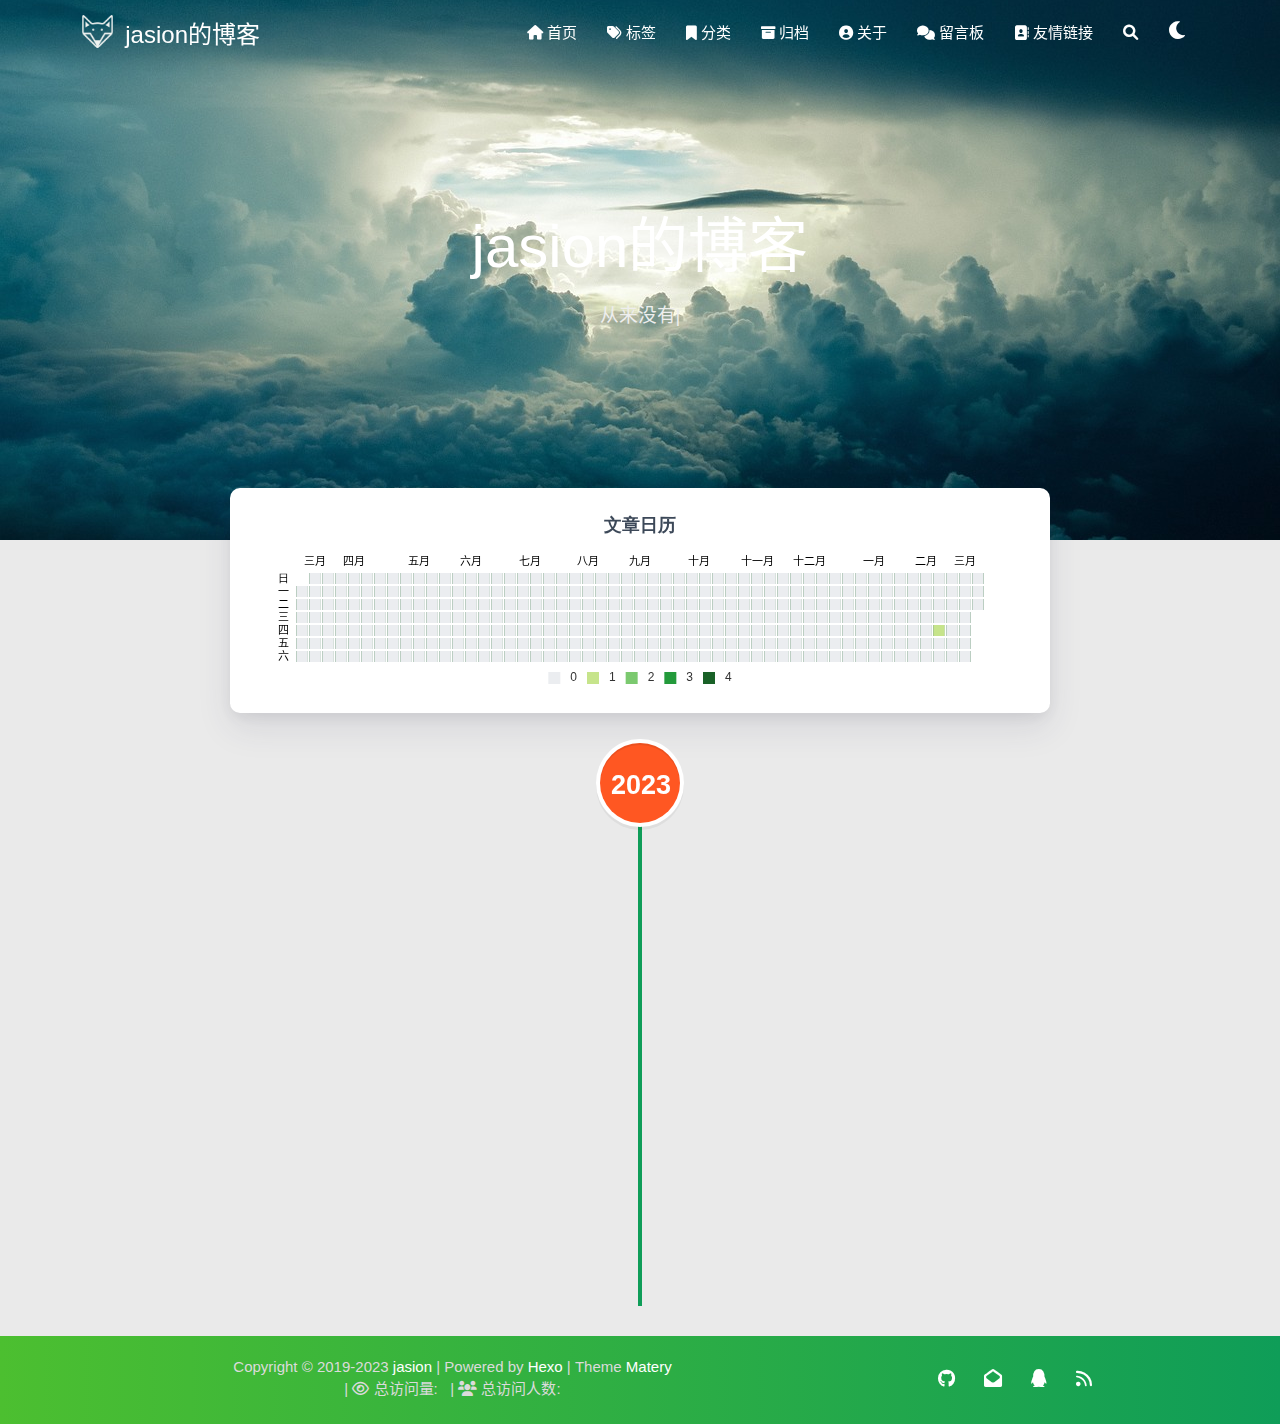
==== commit bd39861d: "Site updated: 2023-03-14 16:25:04" ====
--- a/archives/index.html
+++ b/archives/index.html
@@ -539,60 +539,6 @@
 
     <footer class="page-footer bg-color">
     
-        <link rel="stylesheet" href="/libs/aplayer/APlayer.min.css">
-<style>
-    .aplayer .aplayer-lrc p {
-        
-        display: none;
-        
-        font-size: 12px;
-        font-weight: 700;
-        line-height: 16px !important;
-    }
-
-    .aplayer .aplayer-lrc p.aplayer-lrc-current {
-        
-        display: none;
-        
-        font-size: 15px;
-        color: #42b983;
-    }
-
-    
-    .aplayer.aplayer-fixed.aplayer-narrow .aplayer-body {
-        left: -66px !important;
-    }
-
-    .aplayer.aplayer-fixed.aplayer-narrow .aplayer-body:hover {
-        left: 0px !important;
-    }
-
-    
-</style>
-<div class="">
-    
-    <div class="row">
-        <meting-js class="col l8 offset-l2 m10 offset-m1 s12"
-                   server="netease"
-                   type="playlist"
-                   id="503838841"
-                   fixed='true'
-                   autoplay='false'
-                   theme='#42b983'
-                   loop='all'
-                   order='random'
-                   preload='auto'
-                   volume='0.7'
-                   list-folded='true'
-        >
-        </meting-js>
-    </div>
-</div>
-
-<script src="/libs/aplayer/APlayer.min.js"></script>
-<script src="/libs/aplayer/Meting.min.js"></script>
-
-    
 
     <div class="container row center-align"
          style="margin-bottom: 0px !important;">
@@ -631,13 +577,13 @@
             
         </div>
         <div class="col s12 m4 l4 social-link social-statis">
-    <a href="https://github.com/blinkfox" class="tooltipped" target="_blank" data-tooltip="访问我的GitHub" data-position="top" data-delay="50">
+    <a href="https://jc221221.github.io/" class="tooltipped" target="_blank" data-tooltip="访问我的GitHub" data-position="top" data-delay="50">
         <i class="fab fa-github"></i>
     </a>
 
 
 
-    <a href="mailto:1181062873@qq.com" class="tooltipped" target="_blank" data-tooltip="邮件联系我" data-position="top" data-delay="50">
+    <a href="mailto:2352802143@qq.com" class="tooltipped" target="_blank" data-tooltip="邮件联系我" data-position="top" data-delay="50">
         <i class="fas fa-envelope-open"></i>
     </a>
 
@@ -647,7 +593,7 @@
 
 
 
-    <a href="tencent://AddContact/?fromId=50&fromSubId=1&subcmd=all&uin=1181062873" class="tooltipped" target="_blank" data-tooltip="QQ联系我: 1181062873" data-position="top" data-delay="50">
+    <a href="tencent://AddContact/?fromId=50&fromSubId=1&subcmd=all&uin=2352802143" class="tooltipped" target="_blank" data-tooltip="QQ联系我: 2352802143" data-position="top" data-delay="50">
         <i class="fab fa-qq"></i>
     </a>
 
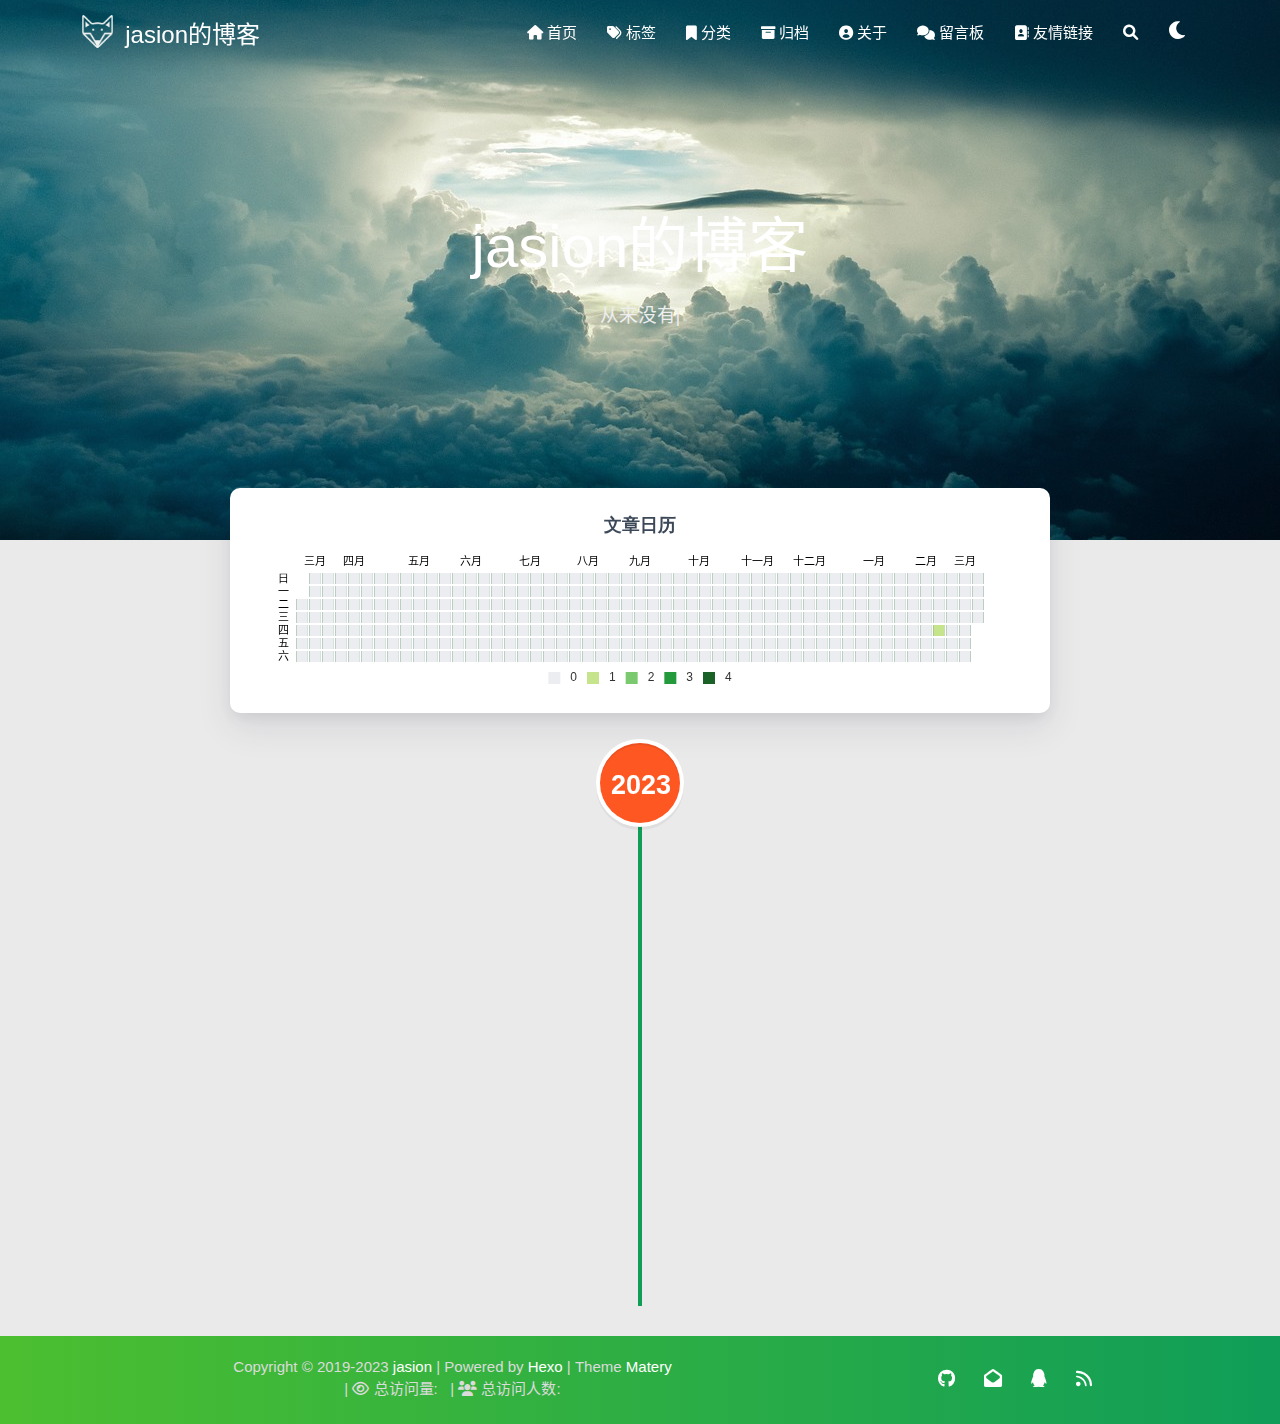
==== commit 40139482: "Site updated: 2023-03-15 14:08:06" ====
--- a/archives/index.html
+++ b/archives/index.html
@@ -430,7 +430,7 @@
         },
         calendar: [{
             left: 'center',
-            range: ["2022-03-14", "2023-03-14"],
+            range: ["2022-03-15", "2023-03-15"],
             cellSize: [13, 13],
             splitLine: {
                 show: false
@@ -457,7 +457,7 @@
             type: 'heatmap',
             coordinateSystem: 'calendar',
             calendarIndex: 0,
-            data: [["2022-03-14", 0], ["2022-03-15", 0], ["2022-03-16", 0], ["2022-03-17", 0], ["2022-03-18", 0], ["2022-03-19", 0], ["2022-03-20", 0], ["2022-03-21", 0], ["2022-03-22", 0], ["2022-03-23", 0], ["2022-03-24", 0], ["2022-03-25", 0], ["2022-03-26", 0], ["2022-03-27", 0], ["2022-03-28", 0], ["2022-03-29", 0], ["2022-03-30", 0], ["2022-03-31", 0], ["2022-04-01", 0], ["2022-04-02", 0], ["2022-04-03", 0], ["2022-04-04", 0], ["2022-04-05", 0], ["2022-04-06", 0], ["2022-04-07", 0], ["2022-04-08", 0], ["2022-04-09", 0], ["2022-04-10", 0], ["2022-04-11", 0], ["2022-04-12", 0], ["2022-04-13", 0], ["2022-04-14", 0], ["2022-04-15", 0], ["2022-04-16", 0], ["2022-04-17", 0], ["2022-04-18", 0], ["2022-04-19", 0], ["2022-04-20", 0], ["2022-04-21", 0], ["2022-04-22", 0], ["2022-04-23", 0], ["2022-04-24", 0], ["2022-04-25", 0], ["2022-04-26", 0], ["2022-04-27", 0], ["2022-04-28", 0], ["2022-04-29", 0], ["2022-04-30", 0], ["2022-05-01", 0], ["2022-05-02", 0], ["2022-05-03", 0], ["2022-05-04", 0], ["2022-05-05", 0], ["2022-05-06", 0], ["2022-05-07", 0], ["2022-05-08", 0], ["2022-05-09", 0], ["2022-05-10", 0], ["2022-05-11", 0], ["2022-05-12", 0], ["2022-05-13", 0], ["2022-05-14", 0], ["2022-05-15", 0], ["2022-05-16", 0], ["2022-05-17", 0], ["2022-05-18", 0], ["2022-05-19", 0], ["2022-05-20", 0], ["2022-05-21", 0], ["2022-05-22", 0], ["2022-05-23", 0], ["2022-05-24", 0], ["2022-05-25", 0], ["2022-05-26", 0], ["2022-05-27", 0], ["2022-05-28", 0], ["2022-05-29", 0], ["2022-05-30", 0], ["2022-05-31", 0], ["2022-06-01", 0], ["2022-06-02", 0], ["2022-06-03", 0], ["2022-06-04", 0], ["2022-06-05", 0], ["2022-06-06", 0], ["2022-06-07", 0], ["2022-06-08", 0], ["2022-06-09", 0], ["2022-06-10", 0], ["2022-06-11", 0], ["2022-06-12", 0], ["2022-06-13", 0], ["2022-06-14", 0], ["2022-06-15", 0], ["2022-06-16", 0], ["2022-06-17", 0], ["2022-06-18", 0], ["2022-06-19", 0], ["2022-06-20", 0], ["2022-06-21", 0], ["2022-06-22", 0], ["2022-06-23", 0], ["2022-06-24", 0], ["2022-06-25", 0], ["2022-06-26", 0], ["2022-06-27", 0], ["2022-06-28", 0], ["2022-06-29", 0], ["2022-06-30", 0], ["2022-07-01", 0], ["2022-07-02", 0], ["2022-07-03", 0], ["2022-07-04", 0], ["2022-07-05", 0], ["2022-07-06", 0], ["2022-07-07", 0], ["2022-07-08", 0], ["2022-07-09", 0], ["2022-07-10", 0], ["2022-07-11", 0], ["2022-07-12", 0], ["2022-07-13", 0], ["2022-07-14", 0], ["2022-07-15", 0], ["2022-07-16", 0], ["2022-07-17", 0], ["2022-07-18", 0], ["2022-07-19", 0], ["2022-07-20", 0], ["2022-07-21", 0], ["2022-07-22", 0], ["2022-07-23", 0], ["2022-07-24", 0], ["2022-07-25", 0], ["2022-07-26", 0], ["2022-07-27", 0], ["2022-07-28", 0], ["2022-07-29", 0], ["2022-07-30", 0], ["2022-07-31", 0], ["2022-08-01", 0], ["2022-08-02", 0], ["2022-08-03", 0], ["2022-08-04", 0], ["2022-08-05", 0], ["2022-08-06", 0], ["2022-08-07", 0], ["2022-08-08", 0], ["2022-08-09", 0], ["2022-08-10", 0], ["2022-08-11", 0], ["2022-08-12", 0], ["2022-08-13", 0], ["2022-08-14", 0], ["2022-08-15", 0], ["2022-08-16", 0], ["2022-08-17", 0], ["2022-08-18", 0], ["2022-08-19", 0], ["2022-08-20", 0], ["2022-08-21", 0], ["2022-08-22", 0], ["2022-08-23", 0], ["2022-08-24", 0], ["2022-08-25", 0], ["2022-08-26", 0], ["2022-08-27", 0], ["2022-08-28", 0], ["2022-08-29", 0], ["2022-08-30", 0], ["2022-08-31", 0], ["2022-09-01", 0], ["2022-09-02", 0], ["2022-09-03", 0], ["2022-09-04", 0], ["2022-09-05", 0], ["2022-09-06", 0], ["2022-09-07", 0], ["2022-09-08", 0], ["2022-09-09", 0], ["2022-09-10", 0], ["2022-09-11", 0], ["2022-09-12", 0], ["2022-09-13", 0], ["2022-09-14", 0], ["2022-09-15", 0], ["2022-09-16", 0], ["2022-09-17", 0], ["2022-09-18", 0], ["2022-09-19", 0], ["2022-09-20", 0], ["2022-09-21", 0], ["2022-09-22", 0], ["2022-09-23", 0], ["2022-09-24", 0], ["2022-09-25", 0], ["2022-09-26", 0], ["2022-09-27", 0], ["2022-09-28", 0], ["2022-09-29", 0], ["2022-09-30", 0], ["2022-10-01", 0], ["2022-10-02", 0], ["2022-10-03", 0], ["2022-10-04", 0], ["2022-10-05", 0], ["2022-10-06", 0], ["2022-10-07", 0], ["2022-10-08", 0], ["2022-10-09", 0], ["2022-10-10", 0], ["2022-10-11", 0], ["2022-10-12", 0], ["2022-10-13", 0], ["2022-10-14", 0], ["2022-10-15", 0], ["2022-10-16", 0], ["2022-10-17", 0], ["2022-10-18", 0], ["2022-10-19", 0], ["2022-10-20", 0], ["2022-10-21", 0], ["2022-10-22", 0], ["2022-10-23", 0], ["2022-10-24", 0], ["2022-10-25", 0], ["2022-10-26", 0], ["2022-10-27", 0], ["2022-10-28", 0], ["2022-10-29", 0], ["2022-10-30", 0], ["2022-10-31", 0], ["2022-11-01", 0], ["2022-11-02", 0], ["2022-11-03", 0], ["2022-11-04", 0], ["2022-11-05", 0], ["2022-11-06", 0], ["2022-11-07", 0], ["2022-11-08", 0], ["2022-11-09", 0], ["2022-11-10", 0], ["2022-11-11", 0], ["2022-11-12", 0], ["2022-11-13", 0], ["2022-11-14", 0], ["2022-11-15", 0], ["2022-11-16", 0], ["2022-11-17", 0], ["2022-11-18", 0], ["2022-11-19", 0], ["2022-11-20", 0], ["2022-11-21", 0], ["2022-11-22", 0], ["2022-11-23", 0], ["2022-11-24", 0], ["2022-11-25", 0], ["2022-11-26", 0], ["2022-11-27", 0], ["2022-11-28", 0], ["2022-11-29", 0], ["2022-11-30", 0], ["2022-12-01", 0], ["2022-12-02", 0], ["2022-12-03", 0], ["2022-12-04", 0], ["2022-12-05", 0], ["2022-12-06", 0], ["2022-12-07", 0], ["2022-12-08", 0], ["2022-12-09", 0], ["2022-12-10", 0], ["2022-12-11", 0], ["2022-12-12", 0], ["2022-12-13", 0], ["2022-12-14", 0], ["2022-12-15", 0], ["2022-12-16", 0], ["2022-12-17", 0], ["2022-12-18", 0], ["2022-12-19", 0], ["2022-12-20", 0], ["2022-12-21", 0], ["2022-12-22", 0], ["2022-12-23", 0], ["2022-12-24", 0], ["2022-12-25", 0], ["2022-12-26", 0], ["2022-12-27", 0], ["2022-12-28", 0], ["2022-12-29", 0], ["2022-12-30", 0], ["2022-12-31", 0], ["2023-01-01", 0], ["2023-01-02", 0], ["2023-01-03", 0], ["2023-01-04", 0], ["2023-01-05", 0], ["2023-01-06", 0], ["2023-01-07", 0], ["2023-01-08", 0], ["2023-01-09", 0], ["2023-01-10", 0], ["2023-01-11", 0], ["2023-01-12", 0], ["2023-01-13", 0], ["2023-01-14", 0], ["2023-01-15", 0], ["2023-01-16", 0], ["2023-01-17", 0], ["2023-01-18", 0], ["2023-01-19", 0], ["2023-01-20", 0], ["2023-01-21", 0], ["2023-01-22", 0], ["2023-01-23", 0], ["2023-01-24", 0], ["2023-01-25", 0], ["2023-01-26", 0], ["2023-01-27", 0], ["2023-01-28", 0], ["2023-01-29", 0], ["2023-01-30", 0], ["2023-01-31", 0], ["2023-02-01", 0], ["2023-02-02", 0], ["2023-02-03", 0], ["2023-02-04", 0], ["2023-02-05", 0], ["2023-02-06", 0], ["2023-02-07", 0], ["2023-02-08", 0], ["2023-02-09", 0], ["2023-02-10", 0], ["2023-02-11", 0], ["2023-02-12", 0], ["2023-02-13", 0], ["2023-02-14", 0], ["2023-02-15", 0], ["2023-02-16", 0], ["2023-02-17", 0], ["2023-02-18", 0], ["2023-02-19", 0], ["2023-02-20", 0], ["2023-02-21", 0], ["2023-02-22", 0], ["2023-02-23", 1], ["2023-02-24", 0], ["2023-02-25", 0], ["2023-02-26", 0], ["2023-02-27", 0], ["2023-02-28", 0], ["2023-03-01", 0], ["2023-03-02", 0], ["2023-03-03", 0], ["2023-03-04", 0], ["2023-03-05", 0], ["2023-03-06", 0], ["2023-03-07", 0], ["2023-03-08", 0], ["2023-03-09", 0], ["2023-03-10", 0], ["2023-03-11", 0], ["2023-03-12", 0], ["2023-03-13", 0], ["2023-03-14", 0]]
+            data: [["2022-03-15", 0], ["2022-03-16", 0], ["2022-03-17", 0], ["2022-03-18", 0], ["2022-03-19", 0], ["2022-03-20", 0], ["2022-03-21", 0], ["2022-03-22", 0], ["2022-03-23", 0], ["2022-03-24", 0], ["2022-03-25", 0], ["2022-03-26", 0], ["2022-03-27", 0], ["2022-03-28", 0], ["2022-03-29", 0], ["2022-03-30", 0], ["2022-03-31", 0], ["2022-04-01", 0], ["2022-04-02", 0], ["2022-04-03", 0], ["2022-04-04", 0], ["2022-04-05", 0], ["2022-04-06", 0], ["2022-04-07", 0], ["2022-04-08", 0], ["2022-04-09", 0], ["2022-04-10", 0], ["2022-04-11", 0], ["2022-04-12", 0], ["2022-04-13", 0], ["2022-04-14", 0], ["2022-04-15", 0], ["2022-04-16", 0], ["2022-04-17", 0], ["2022-04-18", 0], ["2022-04-19", 0], ["2022-04-20", 0], ["2022-04-21", 0], ["2022-04-22", 0], ["2022-04-23", 0], ["2022-04-24", 0], ["2022-04-25", 0], ["2022-04-26", 0], ["2022-04-27", 0], ["2022-04-28", 0], ["2022-04-29", 0], ["2022-04-30", 0], ["2022-05-01", 0], ["2022-05-02", 0], ["2022-05-03", 0], ["2022-05-04", 0], ["2022-05-05", 0], ["2022-05-06", 0], ["2022-05-07", 0], ["2022-05-08", 0], ["2022-05-09", 0], ["2022-05-10", 0], ["2022-05-11", 0], ["2022-05-12", 0], ["2022-05-13", 0], ["2022-05-14", 0], ["2022-05-15", 0], ["2022-05-16", 0], ["2022-05-17", 0], ["2022-05-18", 0], ["2022-05-19", 0], ["2022-05-20", 0], ["2022-05-21", 0], ["2022-05-22", 0], ["2022-05-23", 0], ["2022-05-24", 0], ["2022-05-25", 0], ["2022-05-26", 0], ["2022-05-27", 0], ["2022-05-28", 0], ["2022-05-29", 0], ["2022-05-30", 0], ["2022-05-31", 0], ["2022-06-01", 0], ["2022-06-02", 0], ["2022-06-03", 0], ["2022-06-04", 0], ["2022-06-05", 0], ["2022-06-06", 0], ["2022-06-07", 0], ["2022-06-08", 0], ["2022-06-09", 0], ["2022-06-10", 0], ["2022-06-11", 0], ["2022-06-12", 0], ["2022-06-13", 0], ["2022-06-14", 0], ["2022-06-15", 0], ["2022-06-16", 0], ["2022-06-17", 0], ["2022-06-18", 0], ["2022-06-19", 0], ["2022-06-20", 0], ["2022-06-21", 0], ["2022-06-22", 0], ["2022-06-23", 0], ["2022-06-24", 0], ["2022-06-25", 0], ["2022-06-26", 0], ["2022-06-27", 0], ["2022-06-28", 0], ["2022-06-29", 0], ["2022-06-30", 0], ["2022-07-01", 0], ["2022-07-02", 0], ["2022-07-03", 0], ["2022-07-04", 0], ["2022-07-05", 0], ["2022-07-06", 0], ["2022-07-07", 0], ["2022-07-08", 0], ["2022-07-09", 0], ["2022-07-10", 0], ["2022-07-11", 0], ["2022-07-12", 0], ["2022-07-13", 0], ["2022-07-14", 0], ["2022-07-15", 0], ["2022-07-16", 0], ["2022-07-17", 0], ["2022-07-18", 0], ["2022-07-19", 0], ["2022-07-20", 0], ["2022-07-21", 0], ["2022-07-22", 0], ["2022-07-23", 0], ["2022-07-24", 0], ["2022-07-25", 0], ["2022-07-26", 0], ["2022-07-27", 0], ["2022-07-28", 0], ["2022-07-29", 0], ["2022-07-30", 0], ["2022-07-31", 0], ["2022-08-01", 0], ["2022-08-02", 0], ["2022-08-03", 0], ["2022-08-04", 0], ["2022-08-05", 0], ["2022-08-06", 0], ["2022-08-07", 0], ["2022-08-08", 0], ["2022-08-09", 0], ["2022-08-10", 0], ["2022-08-11", 0], ["2022-08-12", 0], ["2022-08-13", 0], ["2022-08-14", 0], ["2022-08-15", 0], ["2022-08-16", 0], ["2022-08-17", 0], ["2022-08-18", 0], ["2022-08-19", 0], ["2022-08-20", 0], ["2022-08-21", 0], ["2022-08-22", 0], ["2022-08-23", 0], ["2022-08-24", 0], ["2022-08-25", 0], ["2022-08-26", 0], ["2022-08-27", 0], ["2022-08-28", 0], ["2022-08-29", 0], ["2022-08-30", 0], ["2022-08-31", 0], ["2022-09-01", 0], ["2022-09-02", 0], ["2022-09-03", 0], ["2022-09-04", 0], ["2022-09-05", 0], ["2022-09-06", 0], ["2022-09-07", 0], ["2022-09-08", 0], ["2022-09-09", 0], ["2022-09-10", 0], ["2022-09-11", 0], ["2022-09-12", 0], ["2022-09-13", 0], ["2022-09-14", 0], ["2022-09-15", 0], ["2022-09-16", 0], ["2022-09-17", 0], ["2022-09-18", 0], ["2022-09-19", 0], ["2022-09-20", 0], ["2022-09-21", 0], ["2022-09-22", 0], ["2022-09-23", 0], ["2022-09-24", 0], ["2022-09-25", 0], ["2022-09-26", 0], ["2022-09-27", 0], ["2022-09-28", 0], ["2022-09-29", 0], ["2022-09-30", 0], ["2022-10-01", 0], ["2022-10-02", 0], ["2022-10-03", 0], ["2022-10-04", 0], ["2022-10-05", 0], ["2022-10-06", 0], ["2022-10-07", 0], ["2022-10-08", 0], ["2022-10-09", 0], ["2022-10-10", 0], ["2022-10-11", 0], ["2022-10-12", 0], ["2022-10-13", 0], ["2022-10-14", 0], ["2022-10-15", 0], ["2022-10-16", 0], ["2022-10-17", 0], ["2022-10-18", 0], ["2022-10-19", 0], ["2022-10-20", 0], ["2022-10-21", 0], ["2022-10-22", 0], ["2022-10-23", 0], ["2022-10-24", 0], ["2022-10-25", 0], ["2022-10-26", 0], ["2022-10-27", 0], ["2022-10-28", 0], ["2022-10-29", 0], ["2022-10-30", 0], ["2022-10-31", 0], ["2022-11-01", 0], ["2022-11-02", 0], ["2022-11-03", 0], ["2022-11-04", 0], ["2022-11-05", 0], ["2022-11-06", 0], ["2022-11-07", 0], ["2022-11-08", 0], ["2022-11-09", 0], ["2022-11-10", 0], ["2022-11-11", 0], ["2022-11-12", 0], ["2022-11-13", 0], ["2022-11-14", 0], ["2022-11-15", 0], ["2022-11-16", 0], ["2022-11-17", 0], ["2022-11-18", 0], ["2022-11-19", 0], ["2022-11-20", 0], ["2022-11-21", 0], ["2022-11-22", 0], ["2022-11-23", 0], ["2022-11-24", 0], ["2022-11-25", 0], ["2022-11-26", 0], ["2022-11-27", 0], ["2022-11-28", 0], ["2022-11-29", 0], ["2022-11-30", 0], ["2022-12-01", 0], ["2022-12-02", 0], ["2022-12-03", 0], ["2022-12-04", 0], ["2022-12-05", 0], ["2022-12-06", 0], ["2022-12-07", 0], ["2022-12-08", 0], ["2022-12-09", 0], ["2022-12-10", 0], ["2022-12-11", 0], ["2022-12-12", 0], ["2022-12-13", 0], ["2022-12-14", 0], ["2022-12-15", 0], ["2022-12-16", 0], ["2022-12-17", 0], ["2022-12-18", 0], ["2022-12-19", 0], ["2022-12-20", 0], ["2022-12-21", 0], ["2022-12-22", 0], ["2022-12-23", 0], ["2022-12-24", 0], ["2022-12-25", 0], ["2022-12-26", 0], ["2022-12-27", 0], ["2022-12-28", 0], ["2022-12-29", 0], ["2022-12-30", 0], ["2022-12-31", 0], ["2023-01-01", 0], ["2023-01-02", 0], ["2023-01-03", 0], ["2023-01-04", 0], ["2023-01-05", 0], ["2023-01-06", 0], ["2023-01-07", 0], ["2023-01-08", 0], ["2023-01-09", 0], ["2023-01-10", 0], ["2023-01-11", 0], ["2023-01-12", 0], ["2023-01-13", 0], ["2023-01-14", 0], ["2023-01-15", 0], ["2023-01-16", 0], ["2023-01-17", 0], ["2023-01-18", 0], ["2023-01-19", 0], ["2023-01-20", 0], ["2023-01-21", 0], ["2023-01-22", 0], ["2023-01-23", 0], ["2023-01-24", 0], ["2023-01-25", 0], ["2023-01-26", 0], ["2023-01-27", 0], ["2023-01-28", 0], ["2023-01-29", 0], ["2023-01-30", 0], ["2023-01-31", 0], ["2023-02-01", 0], ["2023-02-02", 0], ["2023-02-03", 0], ["2023-02-04", 0], ["2023-02-05", 0], ["2023-02-06", 0], ["2023-02-07", 0], ["2023-02-08", 0], ["2023-02-09", 0], ["2023-02-10", 0], ["2023-02-11", 0], ["2023-02-12", 0], ["2023-02-13", 0], ["2023-02-14", 0], ["2023-02-15", 0], ["2023-02-16", 0], ["2023-02-17", 0], ["2023-02-18", 0], ["2023-02-19", 0], ["2023-02-20", 0], ["2023-02-21", 0], ["2023-02-22", 0], ["2023-02-23", 1], ["2023-02-24", 0], ["2023-02-25", 0], ["2023-02-26", 0], ["2023-02-27", 0], ["2023-02-28", 0], ["2023-03-01", 0], ["2023-03-02", 0], ["2023-03-03", 0], ["2023-03-04", 0], ["2023-03-05", 0], ["2023-03-06", 0], ["2023-03-07", 0], ["2023-03-08", 0], ["2023-03-09", 0], ["2023-03-10", 0], ["2023-03-11", 0], ["2023-03-12", 0], ["2023-03-13", 0], ["2023-03-14", 0], ["2023-03-15", 0]]
         }]
 
     };
